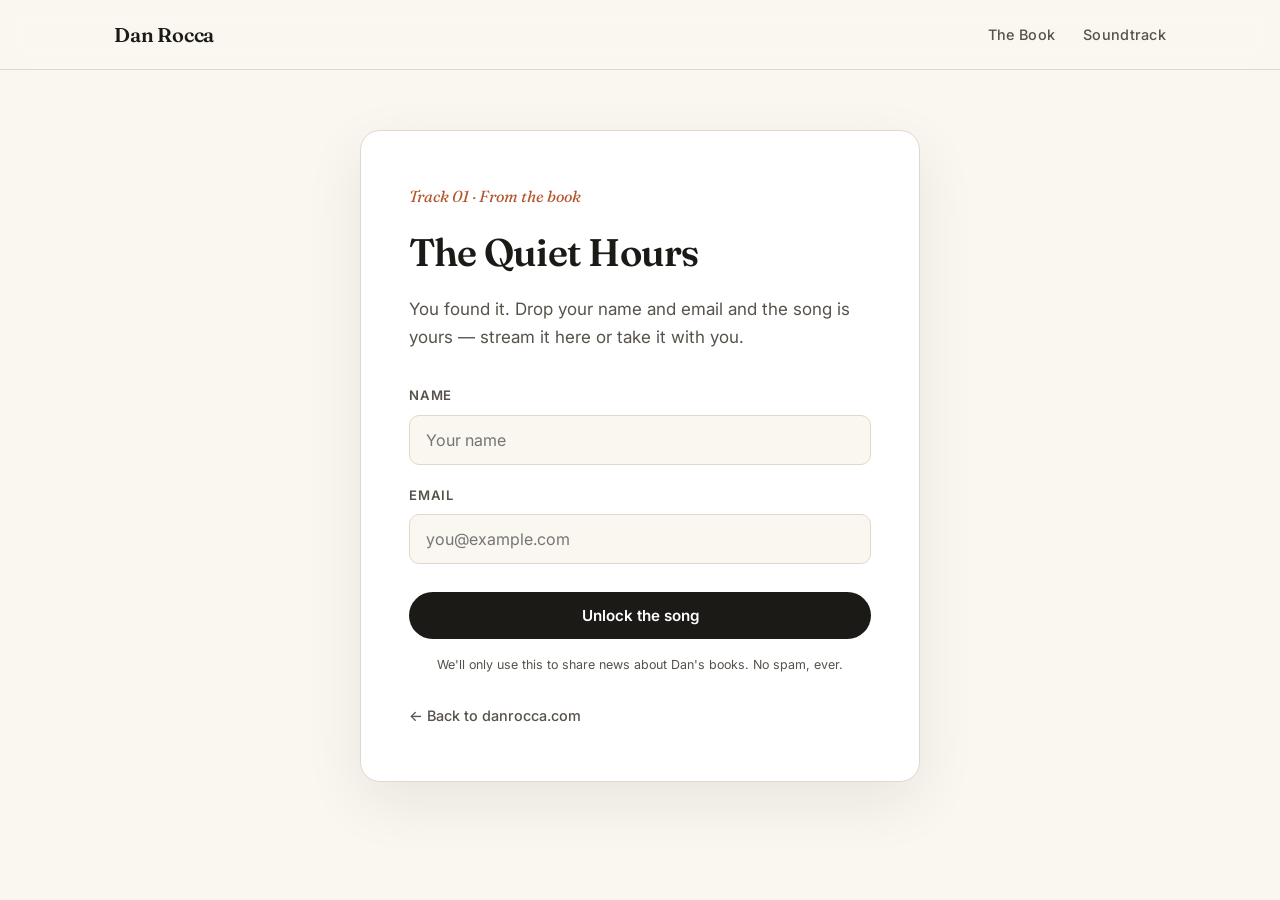
==== song1.html @ 2064c7b4 "Initial site upload" ====
<!DOCTYPE html>
<html lang="en">
<head>
  <meta charset="UTF-8">
  <meta name="viewport" content="width=device-width, initial-scale=1.0">
  <title>The Quiet Hours — Dan Rocca</title>
  <meta name="description" content="Unlock 'The Quiet Hours' — an original track from Dan Rocca's debut novel.">
  <link rel="preconnect" href="https://fonts.googleapis.com">
  <link href="https://fonts.googleapis.com/css2?family=Fraunces:ital,wght@0,400;0,600;1,400&family=Inter:wght@400;500;600&display=swap" rel="stylesheet">
  <link rel="stylesheet" href="assets/css/style.css">
</head>
<body>

<nav>
  <div class="nav-inner">
    <a class="nav-logo" href="index.html">Dan Rocca</a>
    <ul class="nav-links">
      <li><a href="index.html#book">The Book</a></li>
      <li><a href="index.html#soundtrack">Soundtrack</a></li>
    </ul>
  </div>
</nav>

<main class="song-page">
  <div class="wrap">
    <div class="song-card">
      <span class="track-num">Track 01 · From the book</span>
      <h1>The Quiet Hours</h1>

      <div class="gate" id="gate">
        <p class="sub">You found it. Drop your name and email and the song is yours — stream it here or take it with you.</p>
        <form id="unlock-form">
          <div class="field">
            <label for="name">Name</label>
            <input type="text" id="name" name="name" required autocomplete="name" placeholder="Your name">
          </div>
          <div class="field">
            <label for="email">Email</label>
            <input type="email" id="email" name="email" required autocomplete="email" placeholder="you@example.com">
          </div>
          <button class="btn" type="submit">Unlock the song</button>
          <p class="fineprint">We'll only use this to share news about Dan's books. No spam, ever.</p>
        </form>
      </div>

      <div class="player" id="player">
        <p class="thanks" id="thanks">Enjoy the track.</p>
        <audio controls preload="metadata" src="assets/audio/song-1-the-quiet-hours.mp3"></audio>
        <a class="btn" href="assets/audio/song-1-the-quiet-hours.mp3" download="Dan Rocca - The Quiet Hours.mp3">Download MP3</a>
      </div>

      <a class="back-link" href="index.html">← Back to danrocca.com</a>
    </div>
  </div>
</main>

<script>
/* ============================================================
   GOOGLE FORM SETUP (see README.md, step 3)
   Replace the three placeholder values below with the ones
   from your Google Form. Until then, the page still works —
   it just won't record submissions.
   ============================================================ */
const GOOGLE_FORM = {
  formId:     "YOUR_GOOGLE_FORM_ID",   // from the form URL
  nameEntry:  "entry.1111111111",      // field ID for "Name"
  emailEntry: "entry.2222222222",      // field ID for "Email"
  songField:  "entry.3333333333"       // optional field ID for "Song" (or set to null)
};
const SONG_NAME = "The Quiet Hours";
const STORAGE_KEY = "dr_unlocked_song1";

const gate = document.getElementById("gate");
const player = document.getElementById("player");

function showPlayer(name) {
  if (name) document.getElementById("thanks").textContent = `Thanks, ${name} — enjoy the track.`;
  gate.classList.add("hidden");
  player.classList.add("active");
}

// Returning visitor? Skip the form.
try {
  const saved = JSON.parse(localStorage.getItem(STORAGE_KEY));
  if (saved) showPlayer(saved.name);
} catch (e) {}

document.getElementById("unlock-form").addEventListener("submit", function (e) {
  e.preventDefault();
  const name = document.getElementById("name").value.trim();
  const email = document.getElementById("email").value.trim();

  // Send to Google Form (fire-and-forget; no-cors is expected)
  if (GOOGLE_FORM.formId !== "YOUR_GOOGLE_FORM_ID") {
    const data = new FormData();
    data.append(GOOGLE_FORM.nameEntry, name);
    data.append(GOOGLE_FORM.emailEntry, email);
    if (GOOGLE_FORM.songField) data.append(GOOGLE_FORM.songField, SONG_NAME);
    fetch(`https://docs.google.com/forms/d/e/${GOOGLE_FORM.formId}/formResponse`, {
      method: "POST", mode: "no-cors", body: data
    }).catch(() => {});
  }

  try { localStorage.setItem(STORAGE_KEY, JSON.stringify({ name, email })); } catch (e) {}
  showPlayer(name);
});
</script>
</body>
</html>
---- assets/css/style.css ----
/* Dan Rocca — light editorial theme */
:root {
  --bg: #faf7f1;
  --bg-alt: #f1ece2;
  --ink: #1c1a17;
  --ink-soft: #57524a;
  --accent: #b4552d;
  --accent-dark: #8f3f1e;
  --line: #e0d9cb;
  --serif: "Fraunces", Georgia, serif;
  --sans: "Inter", -apple-system, sans-serif;
}

* { margin: 0; padding: 0; box-sizing: border-box; }
html { scroll-behavior: smooth; }

body {
  background: var(--bg);
  color: var(--ink);
  font-family: var(--sans);
  font-size: 17px;
  line-height: 1.65;
  -webkit-font-smoothing: antialiased;
}

::selection { background: var(--accent); color: #fff; }

.wrap { max-width: 1100px; margin: 0 auto; padding: 0 24px; }

/* ---------- Nav ---------- */
nav {
  position: sticky; top: 0; z-index: 50;
  background: rgba(250, 247, 241, 0.88);
  backdrop-filter: blur(12px);
  border-bottom: 1px solid var(--line);
}
.nav-inner {
  display: flex; align-items: center; justify-content: space-between;
  padding: 18px 24px; max-width: 1100px; margin: 0 auto;
}
.nav-logo {
  font-family: var(--serif); font-weight: 600; font-size: 1.25rem;
  text-decoration: none; color: var(--ink); letter-spacing: -0.01em;
}
.nav-links { display: flex; gap: 28px; list-style: none; }
.nav-links a {
  text-decoration: none; color: var(--ink-soft); font-size: 0.9rem;
  font-weight: 500; letter-spacing: 0.02em; transition: color 0.2s;
}
.nav-links a:hover { color: var(--accent); }

/* ---------- Hero ---------- */
.hero { padding: 110px 0 90px; }
.hero .kicker {
  font-size: 0.8rem; font-weight: 600; letter-spacing: 0.18em;
  text-transform: uppercase; color: var(--accent); margin-bottom: 20px;
}
.hero h1 {
  font-family: var(--serif); font-weight: 600;
  font-size: clamp(3rem, 8.5vw, 6.5rem);
  line-height: 1.02; letter-spacing: -0.03em; margin-bottom: 28px;
}
.hero h1 em { font-style: italic; color: var(--accent); }
.hero p.lede {
  font-size: 1.25rem; color: var(--ink-soft); max-width: 620px;
  margin-bottom: 40px;
}

.btn {
  display: inline-block; padding: 14px 32px; border-radius: 100px;
  background: var(--ink); color: #fff; text-decoration: none;
  font-weight: 600; font-size: 0.95rem; transition: all 0.25s;
  border: none; cursor: pointer; font-family: var(--sans);
}
.btn:hover { background: var(--accent); transform: translateY(-2px); }
.btn.ghost {
  background: transparent; color: var(--ink);
  border: 1.5px solid var(--ink); margin-left: 12px;
}
.btn.ghost:hover { background: var(--ink); color: #fff; }

/* ---------- Sections ---------- */
section { padding: 90px 0; }
.section-label {
  font-size: 0.8rem; font-weight: 600; letter-spacing: 0.18em;
  text-transform: uppercase; color: var(--accent); margin-bottom: 16px;
}
h2 {
  font-family: var(--serif); font-weight: 600;
  font-size: clamp(2rem, 4.5vw, 3.2rem);
  letter-spacing: -0.02em; line-height: 1.1; margin-bottom: 24px;
}

/* ---------- About ---------- */
.about { background: var(--bg-alt); border-top: 1px solid var(--line); border-bottom: 1px solid var(--line); }
.about-grid { display: grid; grid-template-columns: 340px 1fr; gap: 64px; align-items: start; }
.portrait {
  aspect-ratio: 4/5; border-radius: 12px; overflow: hidden;
  background: linear-gradient(160deg, #d8cfbf, #b8ac96);
  display: flex; align-items: center; justify-content: center;
  position: relative;
}
.portrait span {
  font-family: var(--serif); font-size: 5rem; color: rgba(255,255,255,0.85);
  font-weight: 600;
}
.portrait .caption {
  position: absolute; bottom: 12px; left: 12px; right: 12px;
  font-size: 0.72rem; color: rgba(255,255,255,0.9); font-family: var(--sans);
  background: rgba(28,26,23,0.45); padding: 6px 10px; border-radius: 6px;
  text-align: center;
}
.about-text p { color: var(--ink-soft); margin-bottom: 18px; max-width: 560px; }
.about-text p:first-of-type { font-size: 1.15rem; color: var(--ink); }

/* ---------- Book ---------- */
.book-grid { display: grid; grid-template-columns: 300px 1fr; gap: 64px; align-items: center; }
.book-cover {
  aspect-ratio: 2/3; border-radius: 6px;
  background: linear-gradient(155deg, #24303a 0%, #3d5a6c 55%, #b4552d 130%);
  box-shadow: 24px 24px 60px rgba(28,26,23,0.18), 0 2px 0 rgba(255,255,255,0.15) inset;
  display: flex; flex-direction: column; justify-content: space-between;
  padding: 34px 26px; color: #f5efe4; transform: rotate(-1.5deg);
  transition: transform 0.35s;
}
.book-cover:hover { transform: rotate(0deg) scale(1.02); }
.book-cover .bc-title {
  font-family: var(--serif); font-size: 1.9rem; line-height: 1.12;
  font-weight: 600; letter-spacing: -0.01em;
}
.book-cover .bc-author {
  font-size: 0.8rem; letter-spacing: 0.22em; text-transform: uppercase;
  opacity: 0.85;
}
.badge {
  display: inline-block; font-size: 0.75rem; font-weight: 600;
  letter-spacing: 0.12em; text-transform: uppercase;
  background: var(--accent); color: #fff; padding: 6px 14px;
  border-radius: 100px; margin-bottom: 18px;
}
.book-info p { color: var(--ink-soft); margin-bottom: 16px; max-width: 540px; }
.book-meta {
  display: flex; gap: 36px; margin: 28px 0; padding: 20px 0;
  border-top: 1px solid var(--line); border-bottom: 1px solid var(--line);
}
.book-meta div span { display: block; }
.book-meta .k { font-size: 0.72rem; letter-spacing: 0.14em; text-transform: uppercase; color: var(--ink-soft); }
.book-meta .v { font-family: var(--serif); font-size: 1.1rem; font-weight: 600; }

/* ---------- Soundtrack ---------- */
.soundtrack { background: var(--ink); color: #f5efe4; }
.soundtrack .section-label { color: #e8a184; }
.soundtrack h2 { color: #f5efe4; }
.soundtrack > .wrap > p { color: #b5aea2; max-width: 620px; margin-bottom: 48px; }
.tracks { display: grid; grid-template-columns: 1fr 1fr; gap: 24px; }
.track-card {
  background: rgba(255,255,255,0.06); border: 1px solid rgba(255,255,255,0.12);
  border-radius: 16px; padding: 36px 32px; text-decoration: none;
  color: #f5efe4; transition: all 0.25s; display: block;
}
.track-card:hover { background: rgba(255,255,255,0.11); transform: translateY(-4px); border-color: var(--accent); }
.track-num {
  font-family: var(--serif); font-style: italic; font-size: 1rem;
  color: #e8a184; margin-bottom: 12px; display: block;
}
.track-card h3 { font-family: var(--serif); font-size: 1.7rem; font-weight: 600; margin-bottom: 10px; }
.track-card p { color: #b5aea2; font-size: 0.95rem; margin-bottom: 20px; }
.track-card .listen {
  font-weight: 600; font-size: 0.9rem; color: #e8a184;
  letter-spacing: 0.04em;
}

/* ---------- Footer ---------- */
footer { padding: 60px 0; border-top: 1px solid var(--line); }
.footer-inner {
  display: flex; justify-content: space-between; align-items: center;
  flex-wrap: wrap; gap: 20px;
}
footer p { color: var(--ink-soft); font-size: 0.88rem; }
.socials { display: flex; gap: 20px; }
.socials a { color: var(--ink-soft); text-decoration: none; font-size: 0.88rem; font-weight: 500; }
.socials a:hover { color: var(--accent); }

/* ---------- Song pages ---------- */
.song-page { min-height: calc(100vh - 140px); display: flex; align-items: center; padding: 60px 0; }
.song-card {
  max-width: 560px; margin: 0 auto; width: 100%;
  background: #fff; border: 1px solid var(--line); border-radius: 20px;
  padding: 52px 48px; box-shadow: 0 20px 60px rgba(28,26,23,0.08);
}
.song-card .track-num { color: var(--accent); }
.song-card h1 {
  font-family: var(--serif); font-size: 2.4rem; font-weight: 600;
  letter-spacing: -0.02em; margin-bottom: 10px;
}
.song-card .sub { color: var(--ink-soft); margin-bottom: 34px; }
.field { margin-bottom: 20px; }
.field label {
  display: block; font-size: 0.82rem; font-weight: 600;
  letter-spacing: 0.06em; text-transform: uppercase;
  color: var(--ink-soft); margin-bottom: 8px;
}
.field input {
  width: 100%; padding: 14px 16px; border: 1.5px solid var(--line);
  border-radius: 10px; font-size: 1rem; font-family: var(--sans);
  background: var(--bg); color: var(--ink); transition: border-color 0.2s;
}
.field input:focus { outline: none; border-color: var(--accent); }
.song-card .btn { width: 100%; text-align: center; margin-top: 8px; }
.fineprint { font-size: 0.78rem; color: var(--ink-soft); margin-top: 16px; text-align: center; }

.player { display: none; }
.player.active { display: block; animation: rise 0.5s ease; }
.gate.hidden { display: none; }
@keyframes rise { from { opacity: 0; transform: translateY(12px); } to { opacity: 1; transform: none; } }
.player .thanks {
  font-family: var(--serif); font-style: italic; font-size: 1.1rem;
  color: var(--accent); margin-bottom: 22px;
}
.player audio { width: 100%; margin-bottom: 22px; }
.back-link {
  display: inline-block; margin-top: 28px; color: var(--ink-soft);
  text-decoration: none; font-size: 0.9rem; font-weight: 500;
}
.back-link:hover { color: var(--accent); }

/* ---------- Reveal animation ---------- */
.reveal { opacity: 0; transform: translateY(24px); transition: opacity 0.7s ease, transform 0.7s ease; }
.reveal.visible { opacity: 1; transform: none; }

/* ---------- Mobile ---------- */
@media (max-width: 780px) {
  .about-grid, .book-grid, .tracks { grid-template-columns: 1fr; gap: 40px; }
  .portrait { max-width: 300px; }
  .book-cover { max-width: 260px; }
  .nav-links { gap: 18px; }
  .nav-links a { font-size: 0.82rem; }
  section { padding: 64px 0; }
  .hero { padding: 72px 0 56px; }
  .song-card { padding: 38px 26px; }
  .btn.ghost { margin-left: 0; margin-top: 12px; }
}
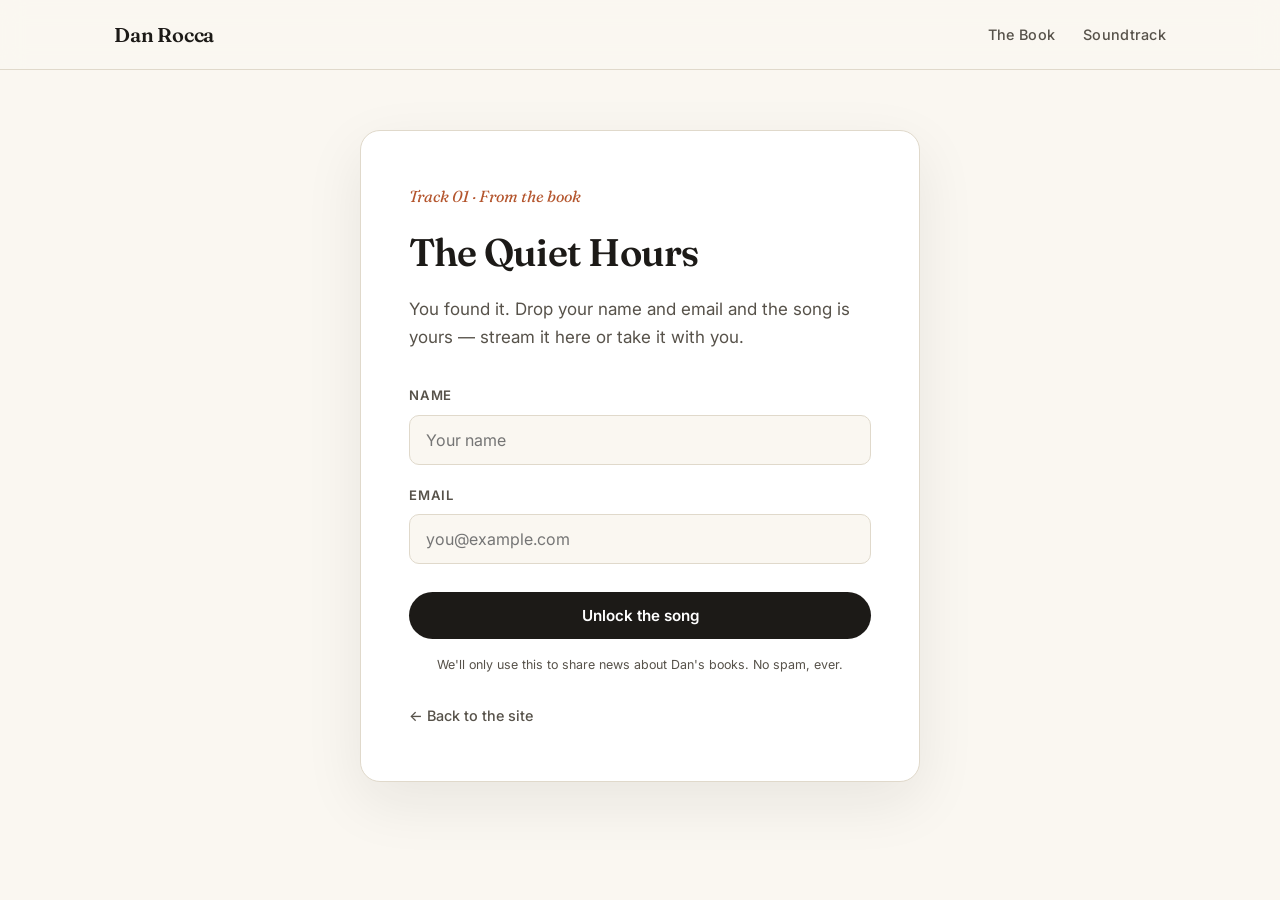
==== commit fbc499dc: "Update QRs and README" ====
--- a/song1.html
+++ b/song1.html
@@ -49,7 +49,7 @@
         <a class="btn" href="assets/audio/song-1-the-quiet-hours.mp3" download="Dan Rocca - The Quiet Hours.mp3">Download MP3</a>
       </div>
 
-      <a class="back-link" href="index.html">← Back to danrocca.com</a>
+      <a class="back-link" href="index.html">← Back to the site</a>
     </div>
   </div>
 </main>
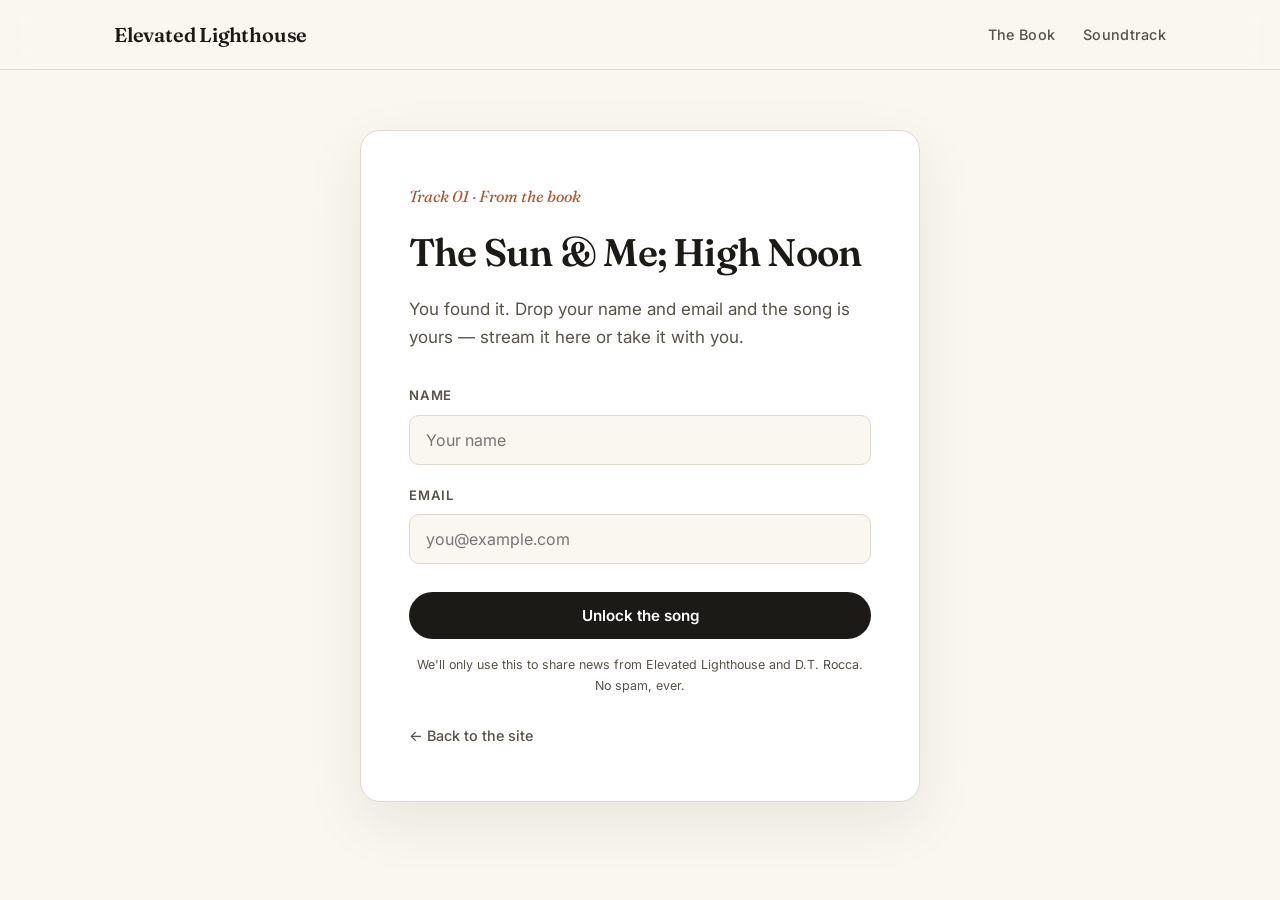
==== commit c125f081: "Rebrand as Elevated Lighthouse; D.T. Rocca, book title, new song names, elevatedlighthouse.com CNAME" ====
--- a/song1.html
+++ b/song1.html
@@ -3,8 +3,8 @@
 <head>
   <meta charset="UTF-8">
   <meta name="viewport" content="width=device-width, initial-scale=1.0">
-  <title>The Quiet Hours — Dan Rocca</title>
-  <meta name="description" content="Unlock 'The Quiet Hours' — an original track from Dan Rocca's debut novel.">
+  <title>The Sun & Me; High Noon — D.T. Rocca</title>
+  <meta name="description" content="Unlock 'The Sun & Me; High Noon' — an original track from D.T. Rocca's debut novel, The Incredible Adventure at Shadow Stills.">
   <link rel="preconnect" href="https://fonts.googleapis.com">
   <link href="https://fonts.googleapis.com/css2?family=Fraunces:ital,wght@0,400;0,600;1,400&family=Inter:wght@400;500;600&display=swap" rel="stylesheet">
   <link rel="stylesheet" href="assets/css/style.css">
@@ -13,7 +13,7 @@
 
 <nav>
   <div class="nav-inner">
-    <a class="nav-logo" href="index.html">Dan Rocca</a>
+    <a class="nav-logo" href="index.html">Elevated Lighthouse</a>
     <ul class="nav-links">
       <li><a href="index.html#book">The Book</a></li>
       <li><a href="index.html#soundtrack">Soundtrack</a></li>
@@ -25,7 +25,7 @@
   <div class="wrap">
     <div class="song-card">
       <span class="track-num">Track 01 · From the book</span>
-      <h1>The Quiet Hours</h1>
+      <h1>The Sun &amp; Me; High Noon</h1>
 
       <div class="gate" id="gate">
         <p class="sub">You found it. Drop your name and email and the song is yours — stream it here or take it with you.</p>
@@ -39,14 +39,14 @@
             <input type="email" id="email" name="email" required autocomplete="email" placeholder="you@example.com">
           </div>
           <button class="btn" type="submit">Unlock the song</button>
-          <p class="fineprint">We'll only use this to share news about Dan's books. No spam, ever.</p>
+          <p class="fineprint">We'll only use this to share news from Elevated Lighthouse and D.T. Rocca. No spam, ever.</p>
         </form>
       </div>
 
       <div class="player" id="player">
         <p class="thanks" id="thanks">Enjoy the track.</p>
-        <audio controls preload="metadata" src="assets/audio/song-1-the-quiet-hours.mp3"></audio>
-        <a class="btn" href="assets/audio/song-1-the-quiet-hours.mp3" download="Dan Rocca - The Quiet Hours.mp3">Download MP3</a>
+        <audio controls preload="metadata" src="assets/audio/song-1-high-noon.mp3"></audio>
+        <a class="btn" href="assets/audio/song-1-high-noon.mp3" download="D.T. Rocca - The Sun & Me; High Noon.mp3">Download MP3</a>
       </div>
 
       <a class="back-link" href="index.html">← Back to the site</a>
@@ -67,7 +67,7 @@
   emailEntry: "entry.2222222222",      // field ID for "Email"
   songField:  "entry.3333333333"       // optional field ID for "Song" (or set to null)
 };
-const SONG_NAME = "The Quiet Hours";
+const SONG_NAME = "The Sun & Me; High Noon";
 const STORAGE_KEY = "dr_unlocked_song1";
 
 const gate = document.getElementById("gate");
--- a/assets/css/style.css
+++ b/assets/css/style.css
@@ -125,8 +125,12 @@
 }
 .book-cover:hover { transform: rotate(0deg) scale(1.02); }
 .book-cover .bc-title {
-  font-family: var(--serif); font-size: 1.9rem; line-height: 1.12;
-  font-weight: 600; letter-spacing: -0.01em;
+  font-family: var(--serif); font-size: 1.45rem; line-height: 1.18;
+  font-weight: 600; letter-spacing: -0.01em; display: block;
+}
+.book-cover .bc-sub {
+  display: block; font-family: var(--serif); font-style: italic;
+  font-size: 0.9rem; margin-top: 12px; opacity: 0.85; line-height: 1.35;
 }
 .book-cover .bc-author {
   font-size: 0.8rem; letter-spacing: 0.22em; text-transform: uppercase;
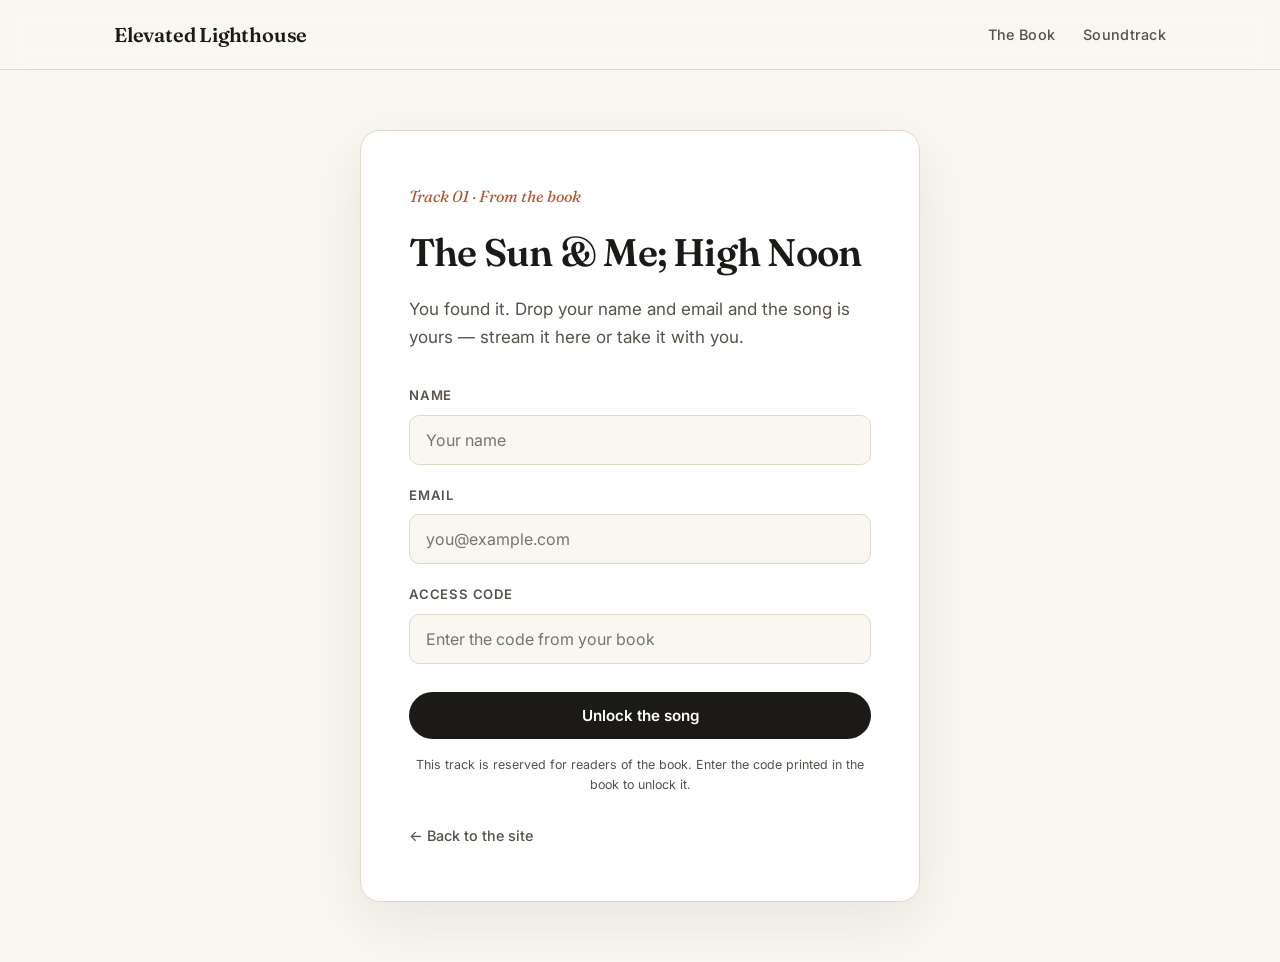
==== commit 60e67f38: "Restrict soundtrack access to book buyers" ====
--- a/song1.html
+++ b/song1.html
@@ -38,8 +38,12 @@
             <label for="email">Email</label>
             <input type="email" id="email" name="email" required autocomplete="email" placeholder="you@example.com">
           </div>
+          <div class="field">
+            <label for="access-code">Access code</label>
+            <input type="text" id="access-code" name="access-code" required autocomplete="off" placeholder="Enter the code from your book">
+          </div>
           <button class="btn" type="submit">Unlock the song</button>
-          <p class="fineprint">We'll only use this to share news from Elevated Lighthouse and D.T. Rocca. No spam, ever.</p>
+          <p class="fineprint" id="access-message">This track is reserved for readers of the book. Enter the code printed in the book to unlock it.</p>
         </form>
       </div>
 
@@ -69,6 +73,8 @@
 };
 const SONG_NAME = "The Sun & Me; High Noon";
 const STORAGE_KEY = "dr_unlocked_song1";
+const ACCESS_STORAGE_KEY = "dr_book_access";
+const ACCESS_CODE = "shadowstills2026";
 
 const gate = document.getElementById("gate");
 const player = document.getElementById("player");
@@ -79,18 +85,38 @@
   player.classList.add("active");
 }
 
-// Returning visitor? Skip the form.
+function isValidAccessCode(code) {
+  return code.trim().toLowerCase() === ACCESS_CODE.toLowerCase();
+}
+
+function grantAccess(name, email) {
+  try { localStorage.setItem(STORAGE_KEY, JSON.stringify({ name, email })); } catch (e) {}
+  try { localStorage.setItem(ACCESS_STORAGE_KEY, "granted"); } catch (e) {}
+  showPlayer(name);
+}
+
 try {
   const saved = JSON.parse(localStorage.getItem(STORAGE_KEY));
-  if (saved) showPlayer(saved.name);
+  const granted = localStorage.getItem(ACCESS_STORAGE_KEY) === "granted";
+  const accessCodeFromUrl = new URLSearchParams(window.location.search).get("code");
+  if (saved || granted || (accessCodeFromUrl && isValidAccessCode(accessCodeFromUrl))) {
+    grantAccess(saved?.name || "", saved?.email || "");
+  }
 } catch (e) {}
 
 document.getElementById("unlock-form").addEventListener("submit", function (e) {
   e.preventDefault();
   const name = document.getElementById("name").value.trim();
   const email = document.getElementById("email").value.trim();
+  const accessCode = document.getElementById("access-code").value.trim();
+  const accessMessage = document.getElementById("access-message");
 
-  // Send to Google Form (fire-and-forget; no-cors is expected)
+  if (!isValidAccessCode(accessCode)) {
+    accessMessage.textContent = "That code doesn’t match. Please enter the access code from your book.";
+    accessMessage.style.color = "var(--accent)";
+    return;
+  }
+
   if (GOOGLE_FORM.formId !== "YOUR_GOOGLE_FORM_ID") {
     const data = new FormData();
     data.append(GOOGLE_FORM.nameEntry, name);
@@ -101,8 +127,7 @@
     }).catch(() => {});
   }
 
-  try { localStorage.setItem(STORAGE_KEY, JSON.stringify({ name, email })); } catch (e) {}
-  showPlayer(name);
+  grantAccess(name, email);
 });
 </script>
 </body>
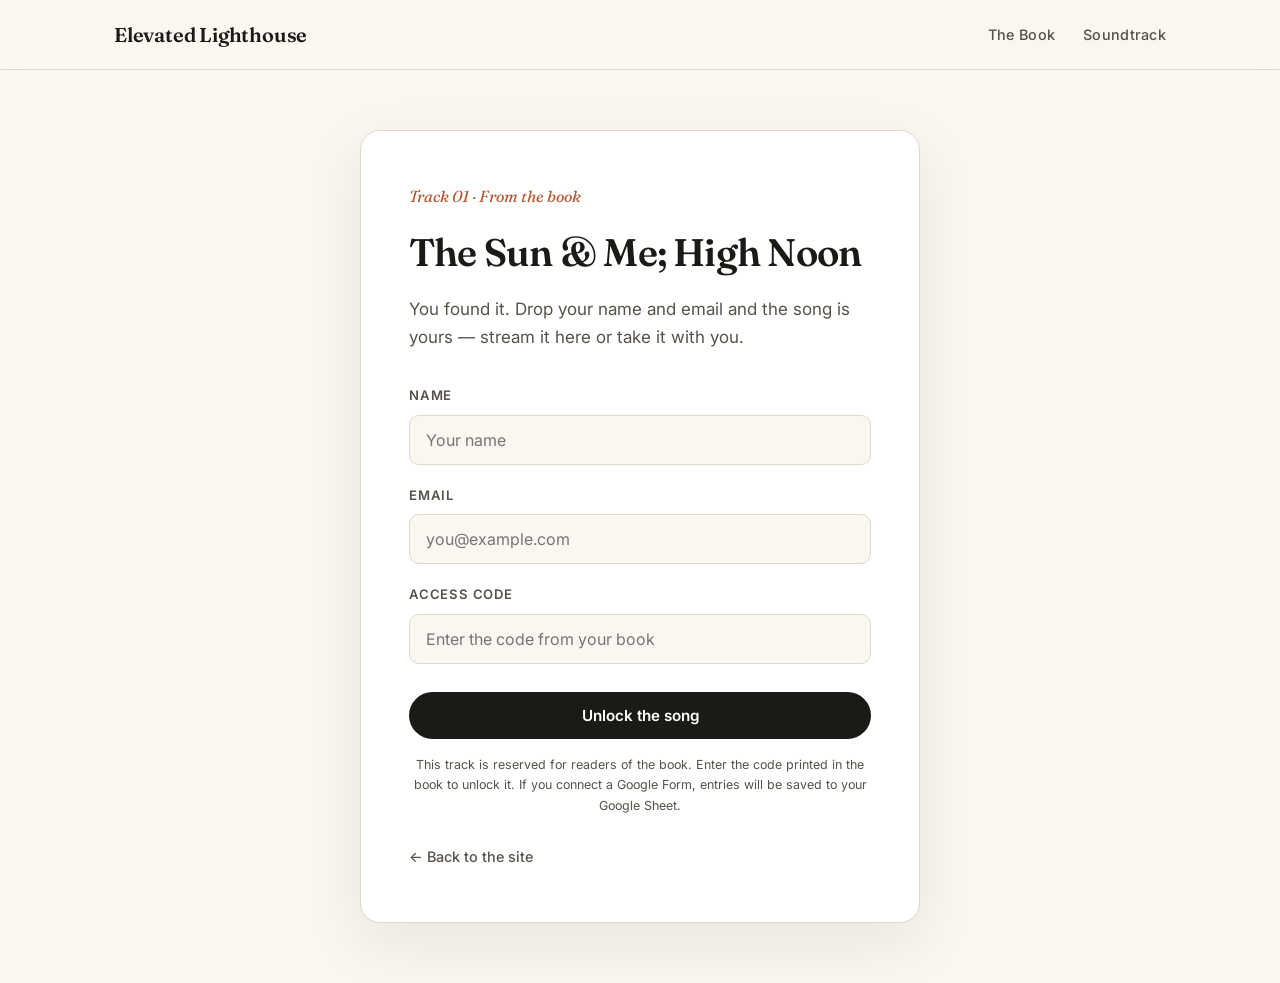
==== commit 03690582: "Add Google Form submission support" ====
--- a/song1.html
+++ b/song1.html
@@ -43,7 +43,7 @@
             <input type="text" id="access-code" name="access-code" required autocomplete="off" placeholder="Enter the code from your book">
           </div>
           <button class="btn" type="submit">Unlock the song</button>
-          <p class="fineprint" id="access-message">This track is reserved for readers of the book. Enter the code printed in the book to unlock it.</p>
+          <p class="fineprint" id="access-message">This track is reserved for readers of the book. Enter the code printed in the book to unlock it. If you connect a Google Form, entries will be saved to your Google Sheet.</p>
         </form>
       </div>
 
@@ -66,10 +66,10 @@
    it just won't record submissions.
    ============================================================ */
 const GOOGLE_FORM = {
-  formId:     "YOUR_GOOGLE_FORM_ID",   // from the form URL
-  nameEntry:  "entry.1111111111",      // field ID for "Name"
-  emailEntry: "entry.2222222222",      // field ID for "Email"
-  songField:  "entry.3333333333"       // optional field ID for "Song" (or set to null)
+  formId:     "",   // paste your Google Form ID here
+  nameEntry:  "",   // field ID for "Name"
+  emailEntry: "",   // field ID for "Email"
+  songField:  ""    // optional field ID for "Song" (or set to "")
 };
 const SONG_NAME = "The Sun & Me; High Noon";
 const STORAGE_KEY = "dr_unlocked_song1";
@@ -95,6 +95,19 @@
   showPlayer(name);
 }
 
+function submitToGoogleForm(name, email) {
+  if (!GOOGLE_FORM.formId || !GOOGLE_FORM.nameEntry || !GOOGLE_FORM.emailEntry) return;
+
+  const data = new FormData();
+  data.append(GOOGLE_FORM.nameEntry, name);
+  data.append(GOOGLE_FORM.emailEntry, email);
+  if (GOOGLE_FORM.songField) data.append(GOOGLE_FORM.songField, SONG_NAME);
+
+  fetch(`https://docs.google.com/forms/d/e/${GOOGLE_FORM.formId}/formResponse`, {
+    method: "POST", mode: "no-cors", body: data
+  }).catch(() => {});
+}
+
 try {
   const saved = JSON.parse(localStorage.getItem(STORAGE_KEY));
   const granted = localStorage.getItem(ACCESS_STORAGE_KEY) === "granted";
@@ -117,16 +130,7 @@
     return;
   }
 
-  if (GOOGLE_FORM.formId !== "YOUR_GOOGLE_FORM_ID") {
-    const data = new FormData();
-    data.append(GOOGLE_FORM.nameEntry, name);
-    data.append(GOOGLE_FORM.emailEntry, email);
-    if (GOOGLE_FORM.songField) data.append(GOOGLE_FORM.songField, SONG_NAME);
-    fetch(`https://docs.google.com/forms/d/e/${GOOGLE_FORM.formId}/formResponse`, {
-      method: "POST", mode: "no-cors", body: data
-    }).catch(() => {});
-  }
-
+  submitToGoogleForm(name, email);
   grantAccess(name, email);
 });
 </script>
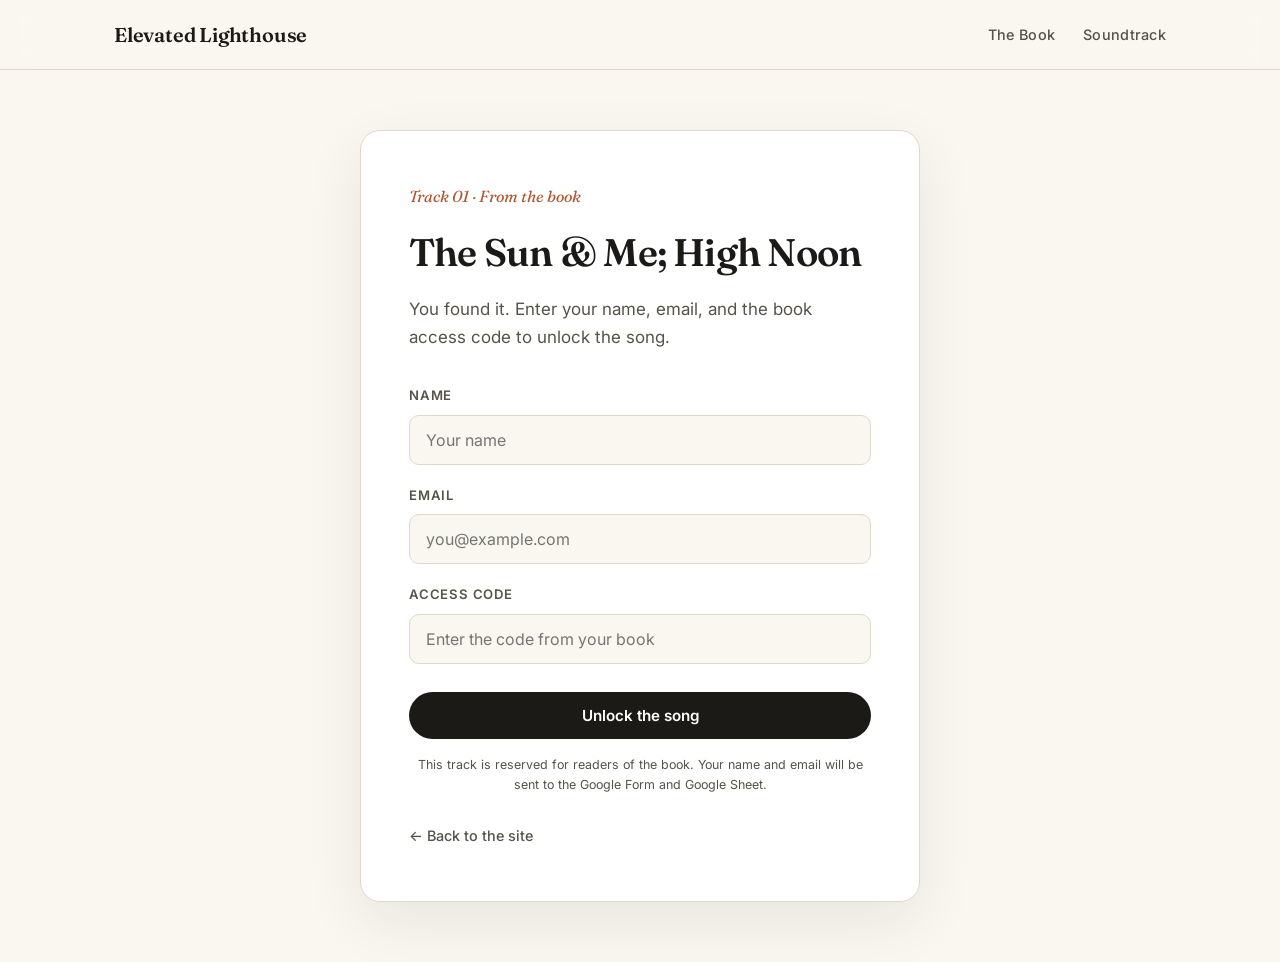
==== commit d8ce3757: "Restore name and email unlock fields" ====
--- a/song1.html
+++ b/song1.html
@@ -28,7 +28,7 @@
       <h1>The Sun &amp; Me; High Noon</h1>
 
       <div class="gate" id="gate">
-        <p class="sub">You found it. Drop your name and email and the song is yours — stream it here or take it with you.</p>
+        <p class="sub">You found it. Enter your name, email, and the book access code to unlock the song.</p>
         <form id="unlock-form">
           <div class="field">
             <label for="name">Name</label>
@@ -43,7 +43,7 @@
             <input type="text" id="access-code" name="access-code" required autocomplete="off" placeholder="Enter the code from your book">
           </div>
           <button class="btn" type="submit">Unlock the song</button>
-          <p class="fineprint" id="access-message">This track is reserved for readers of the book. Enter the code printed in the book to unlock it. If you connect a Google Form, entries will be saved to your Google Sheet.</p>
+          <p class="fineprint" id="access-message">This track is reserved for readers of the book. Your name and email will be sent to the Google Form and Google Sheet.</p>
         </form>
       </div>
 
@@ -66,10 +66,10 @@
    it just won't record submissions.
    ============================================================ */
 const GOOGLE_FORM = {
-  formId:     "",   // paste your Google Form ID here
-  nameEntry:  "",   // field ID for "Name"
-  emailEntry: "",   // field ID for "Email"
-  songField:  ""    // optional field ID for "Song" (or set to "")
+  formId:     "1FAIpQLScpxImgHjw2cyqSU5v4x2XbGDVwj7Vu0P5uckMqoClORRByzg",   // Google Form ID
+  nameEntry:  "entry.2109690052",   // field ID for "Name"
+  emailEntry: "entry.1068487941",   // field ID for "Email"
+  songField:  "entry.1078256840"    // field ID for "Song"
 };
 const SONG_NAME = "The Sun & Me; High Noon";
 const STORAGE_KEY = "dr_unlocked_song1";
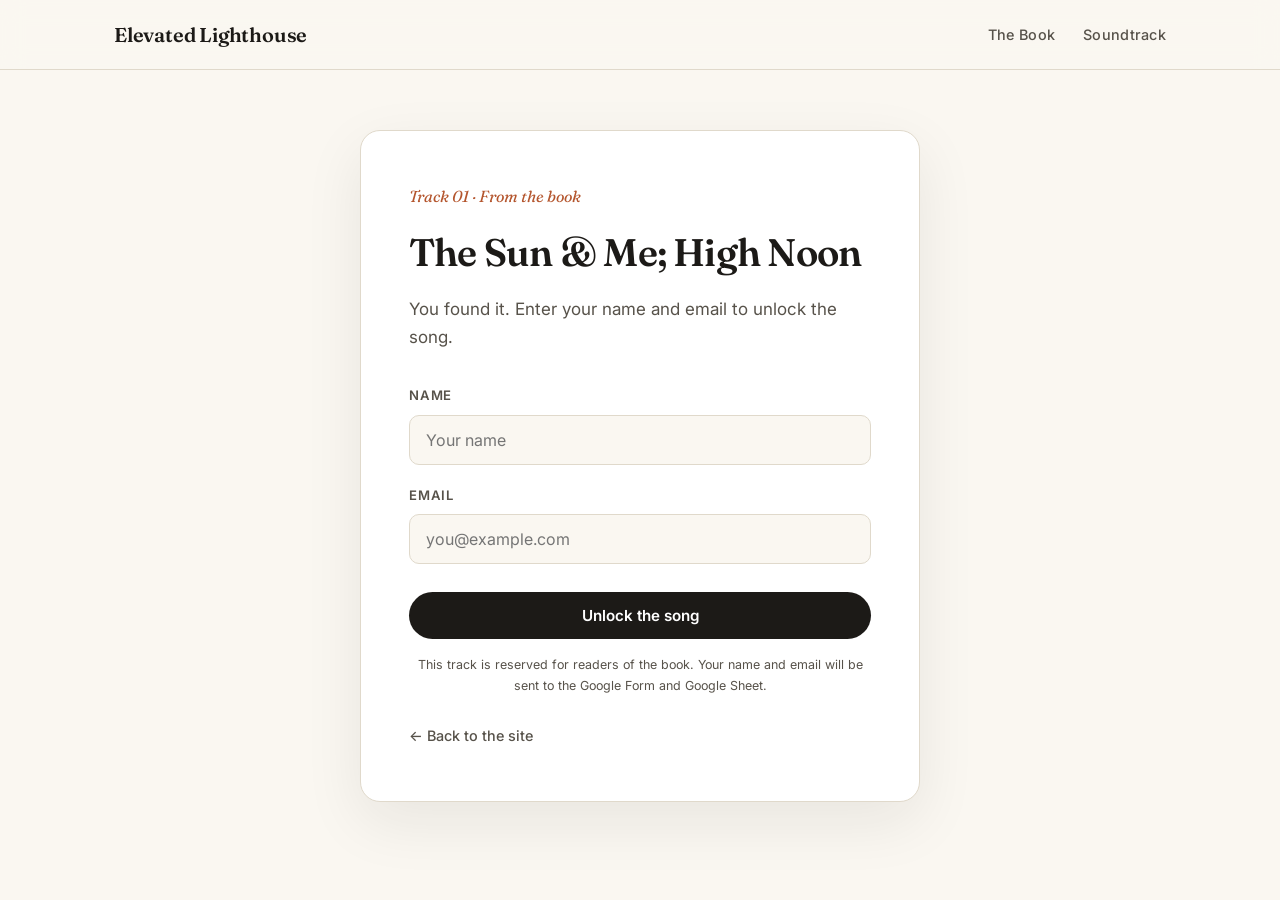
==== commit c5e4c3a3: "Remove access code requirement" ====
--- a/song1.html
+++ b/song1.html
@@ -28,7 +28,7 @@
       <h1>The Sun &amp; Me; High Noon</h1>
 
       <div class="gate" id="gate">
-        <p class="sub">You found it. Enter your name, email, and the book access code to unlock the song.</p>
+        <p class="sub">You found it. Enter your name and email to unlock the song.</p>
         <form id="unlock-form">
           <div class="field">
             <label for="name">Name</label>
@@ -37,10 +37,6 @@
           <div class="field">
             <label for="email">Email</label>
             <input type="email" id="email" name="email" required autocomplete="email" placeholder="you@example.com">
-          </div>
-          <div class="field">
-            <label for="access-code">Access code</label>
-            <input type="text" id="access-code" name="access-code" required autocomplete="off" placeholder="Enter the code from your book">
           </div>
           <button class="btn" type="submit">Unlock the song</button>
           <p class="fineprint" id="access-message">This track is reserved for readers of the book. Your name and email will be sent to the Google Form and Google Sheet.</p>
@@ -74,7 +70,6 @@
 const SONG_NAME = "The Sun & Me; High Noon";
 const STORAGE_KEY = "dr_unlocked_song1";
 const ACCESS_STORAGE_KEY = "dr_book_access";
-const ACCESS_CODE = "shadowstills2026";
 
 const gate = document.getElementById("gate");
 const player = document.getElementById("player");
@@ -83,10 +78,6 @@
   if (name) document.getElementById("thanks").textContent = `Thanks, ${name} — enjoy the track.`;
   gate.classList.add("hidden");
   player.classList.add("active");
-}
-
-function isValidAccessCode(code) {
-  return code.trim().toLowerCase() === ACCESS_CODE.toLowerCase();
 }
 
 function grantAccess(name, email) {
@@ -111,8 +102,7 @@
 try {
   const saved = JSON.parse(localStorage.getItem(STORAGE_KEY));
   const granted = localStorage.getItem(ACCESS_STORAGE_KEY) === "granted";
-  const accessCodeFromUrl = new URLSearchParams(window.location.search).get("code");
-  if (saved || granted || (accessCodeFromUrl && isValidAccessCode(accessCodeFromUrl))) {
+  if (saved || granted) {
     grantAccess(saved?.name || "", saved?.email || "");
   }
 } catch (e) {}
@@ -121,14 +111,7 @@
   e.preventDefault();
   const name = document.getElementById("name").value.trim();
   const email = document.getElementById("email").value.trim();
-  const accessCode = document.getElementById("access-code").value.trim();
   const accessMessage = document.getElementById("access-message");
-
-  if (!isValidAccessCode(accessCode)) {
-    accessMessage.textContent = "That code doesn’t match. Please enter the access code from your book.";
-    accessMessage.style.color = "var(--accent)";
-    return;
-  }
 
   submitToGoogleForm(name, email);
   grantAccess(name, email);
